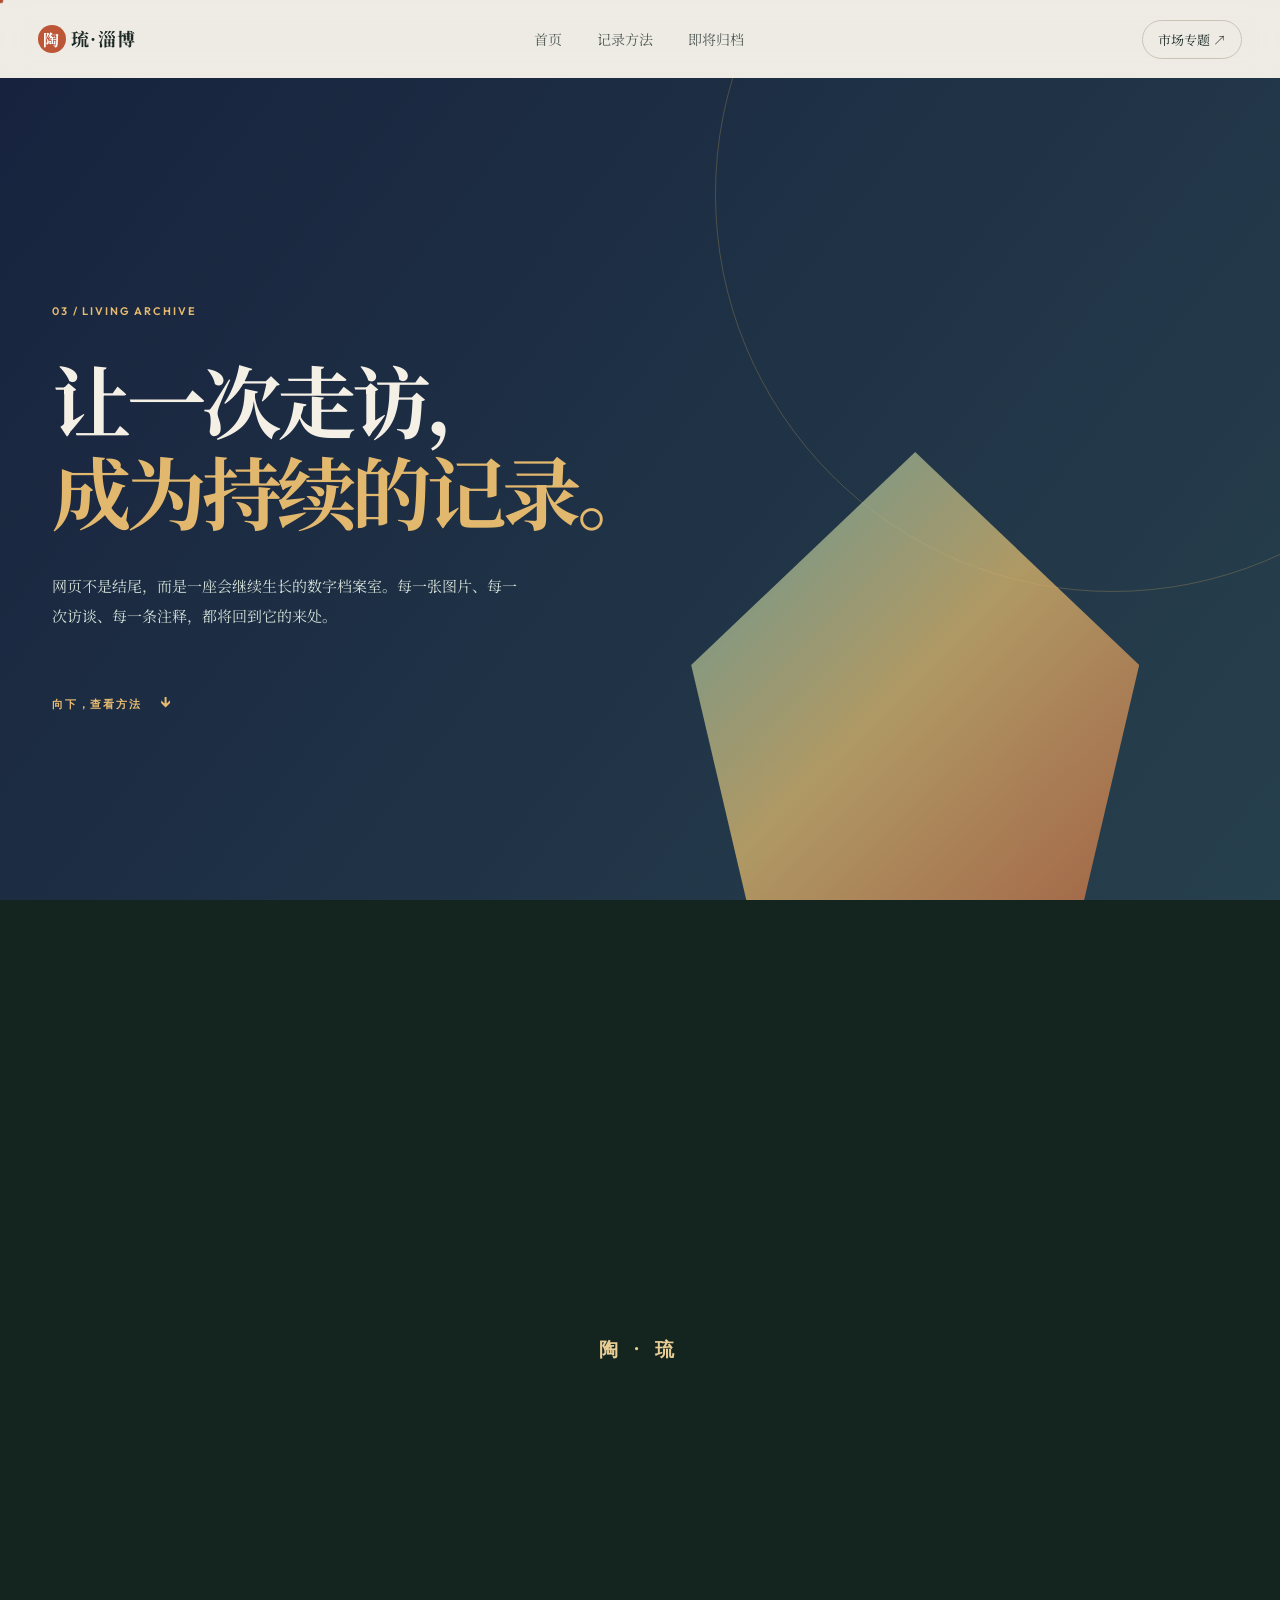
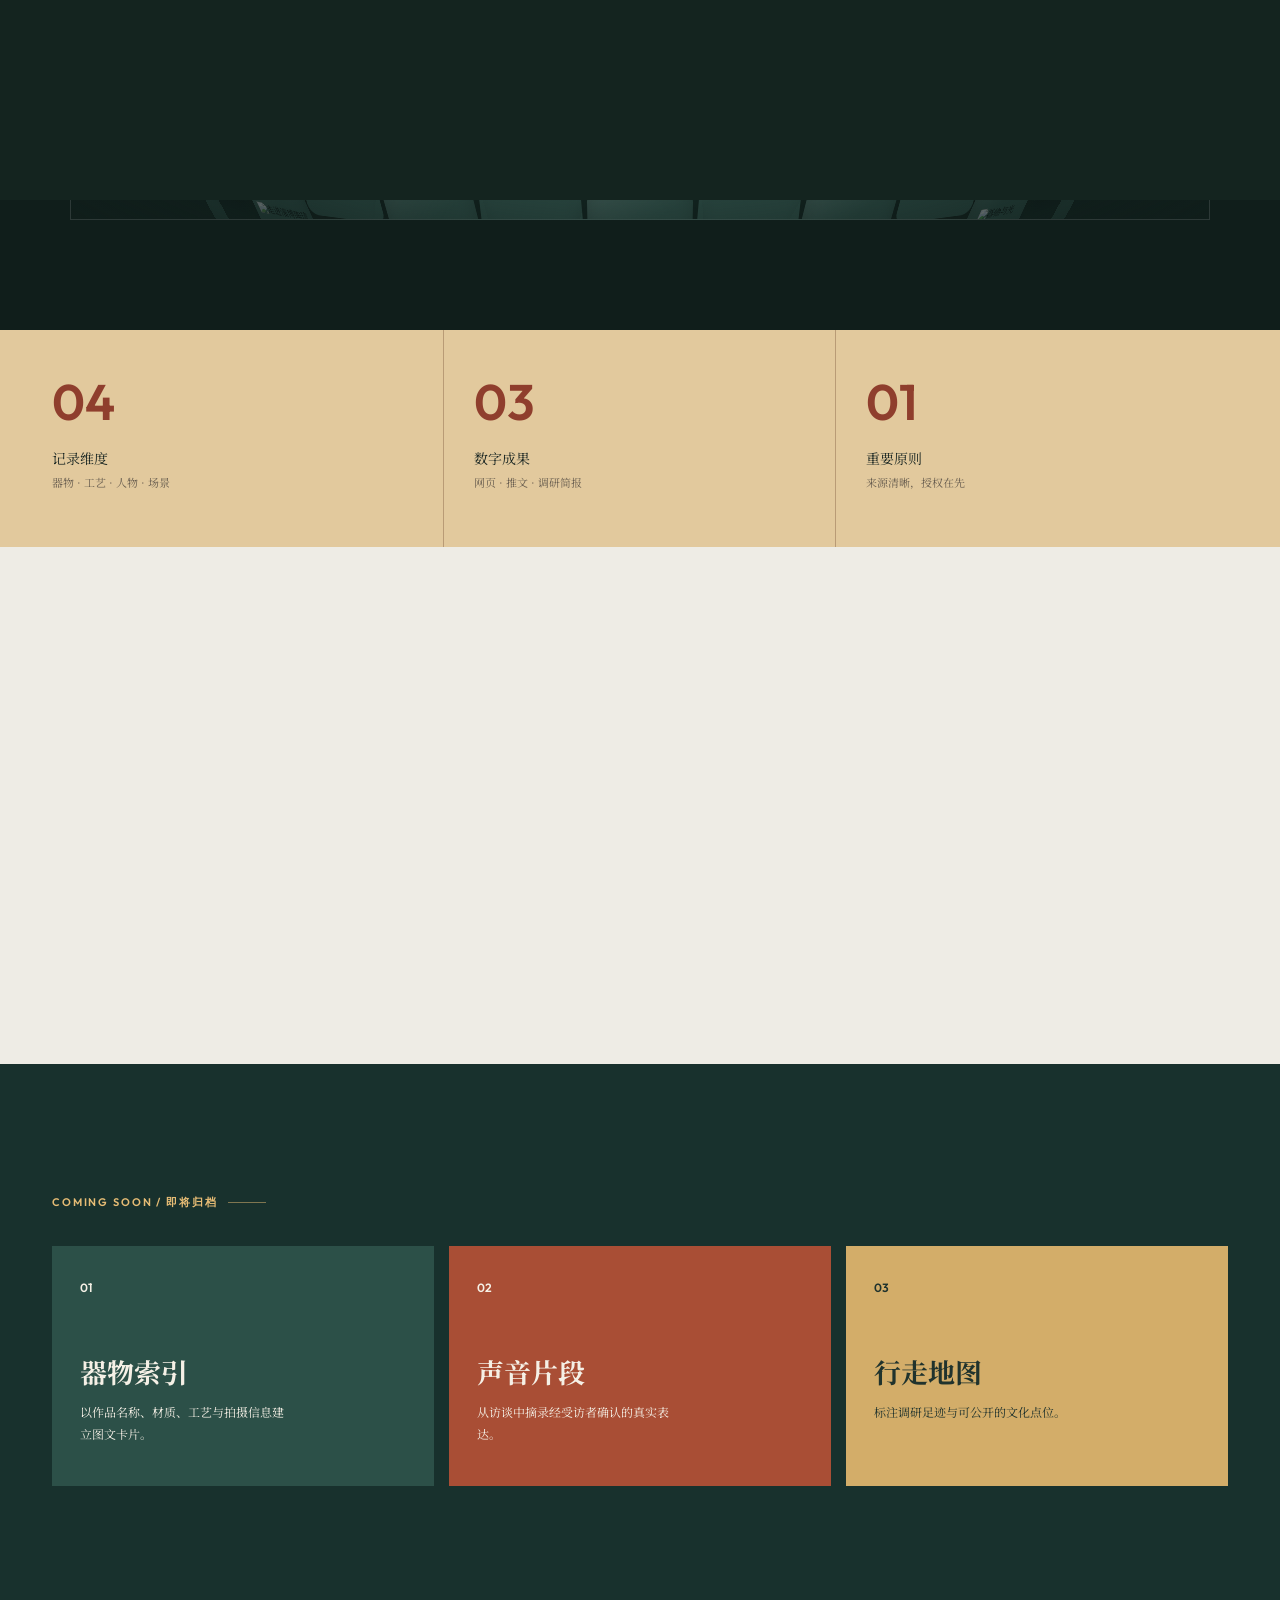
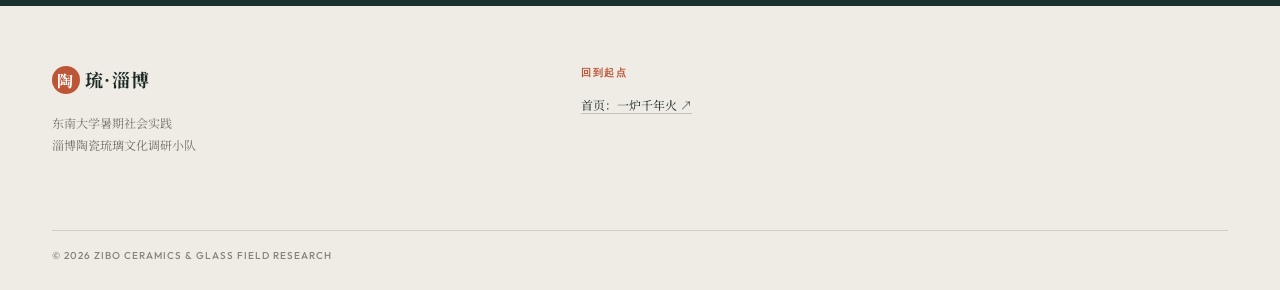
==== archive.html @ e2e99e15 "Initial Zibo ceramics and glass website" ====
<!doctype html><html lang="zh-CN"><head><meta charset="UTF-8"><meta name="viewport" content="width=device-width,initial-scale=1.0"><title>数字档案｜寻陶问琉</title><link rel="preconnect" href="https://fonts.googleapis.com"><link rel="preconnect" href="https://fonts.gstatic.com" crossorigin><link href="https://fonts.googleapis.com/css2?family=Noto+Serif+SC:wght@400;500;600;700;900&family=Outfit:wght@400;500;600;700&display=swap" rel="stylesheet"><link rel="stylesheet" href="styles.css"></head><body class="inner-page archive-page"><div class="cursor-dot"></div><div class="cursor-ring"></div><header class="nav-wrap"><a class="brand page-link" href="index.html"><span>陶</span>琉·淄博</a><nav><a class="page-link" href="index.html">首页</a><a href="#method">记录方法</a><a href="#coming">即将归档</a></nav><a class="nav-cta page-link" href="market.html">市场专题 ↗</a></header><main><section class="inner-hero archive-hero"><p class="eyebrow">03 / LIVING ARCHIVE</p><h1>让一次走访，<br><em>成为持续的记录。</em></h1><p>网页不是结尾，而是一座会继续生长的数字档案室。每一张图片、每一次访谈、每一条注释，都将回到它的来处。</p><a href="#method" class="down-cue">向下，查看方法 <span>↓</span></a></section><section class="archive-stats"><article><strong>04</strong><p>记录维度<br><small>器物 · 工艺 · 人物 · 场景</small></p></article><article><strong>03</strong><p>数字成果<br><small>网页 · 推文 · 调研简报</small></p></article><article><strong>01</strong><p>重要原则<br><small>来源清晰，授权在先</small></p></article></section><section class="method section" id="method"><p class="section-tag">ARCHIVE METHOD / 归档方法</p><div class="method-grid"><h2>每一份素材，<br>都要有来处。</h2><div class="method-steps"><p><b>01</b> 采集：记录拍摄人、时间、地点与对象。</p><p><b>02</b> 核对：将现场笔记与公开资料、访谈内容相互印证。</p><p><b>03</b> 授权：人物肖像、店铺内部、非公开信息均以同意为前提。</p><p><b>04</b> 发布：网页与推文标注来源，保留原始素材与修改记录。</p></div></div></section><section class="coming section" id="coming"><p class="section-tag">COMING SOON / 即将归档</p><div class="archive-cards"><article><span>01</span><h3>器物索引</h3><p>以作品名称、材质、工艺与拍摄信息建立图文卡片。</p></article><article><span>02</span><h3>声音片段</h3><p>从访谈中摘录经受访者确认的真实表达。</p></article><article><span>03</span><h3>行走地图</h3><p>标注调研足迹与可公开的文化点位。</p></article></div></section></main><footer><div><a class="brand page-link" href="index.html"><span>陶</span>琉·淄博</a><p>东南大学暑期社会实践<br>淄博陶瓷琉璃文化调研小队</p></div><div class="source-list"><p>回到起点</p><a class="page-link" href="index.html">首页：一炉千年火 ↗</a></div><p class="copyright">© 2026 ZIBO CERAMICS & GLASS FIELD RESEARCH</p></footer><div class="page-wipe"><span>陶 · 琉</span></div><script src="script.js"></script></body></html>
---- styles.css ----
:root{--ink:#1c2824;--cream:#f4f0e7;--paper:#faf8f2;--terra:#bd5537;--gold:#d5a757;--glass:#2f8378;--muted:#74726a}*{box-sizing:border-box}html{scroll-behavior:smooth}body{margin:0;background:var(--paper);color:var(--ink);font-family:"Noto Serif SC","Songti SC",serif}.page-noise{position:fixed;inset:0;opacity:.035;pointer-events:none;z-index:9;background-image:url("data:image/svg+xml,%3Csvg viewBox='0 0 180 180' xmlns='http://www.w3.org/2000/svg'%3E%3Cfilter id='n'%3E%3CfeTurbulence type='fractalNoise' baseFrequency='.9' numOctaves='4' stitchTiles='stitch'/%3E%3C/filter%3E%3Crect width='100%25' height='100%25' filter='url(%23n)' opacity='.8'/%3E%3C/svg%3E")}a{color:inherit;text-decoration:none}.nav-wrap{height:78px;max-width:1280px;margin:auto;padding:0 38px;display:flex;align-items:center;justify-content:space-between;position:relative;z-index:2}.brand{font-weight:700;font-size:18px;letter-spacing:.08em}.brand span{display:inline-grid;place-items:center;width:28px;height:28px;margin-right:5px;border-radius:50%;background:var(--terra);color:white;font-size:16px}.nav-wrap nav{display:flex;gap:35px;font-size:14px}.nav-wrap nav a{opacity:.75;transition:.2s}.nav-wrap nav a:hover{opacity:1;color:var(--terra)}.nav-cta{font-size:13px;padding:9px 15px;border:1px solid #c9c3b5;border-radius:20px}.hero{min-height:676px;max-width:1280px;margin:auto;padding:75px 72px 52px;display:grid;grid-template-columns:1.05fr .95fr;position:relative;overflow:hidden;background:#e9ddd0}.hero:before{content:"";position:absolute;left:0;right:0;top:0;height:5px;background:linear-gradient(90deg,var(--terra),var(--gold),var(--glass))}.hero-copy{position:relative;z-index:1}.eyebrow,.section-tag{font-family:Outfit,sans-serif;font-size:11px;letter-spacing:.17em;font-weight:600;color:var(--terra)}.eyebrow span{width:28px;height:1px;background:var(--terra);display:inline-block;margin:0 9px 4px 0}.hero h1{font-size:62px;line-height:1.18;letter-spacing:.03em;margin:30px 0 22px;font-weight:700}.hero h1 em{font-style:normal;color:var(--terra)}.hero-text{max-width:440px;color:#48534c;font-size:16px;line-height:2}.hero-actions{display:flex;align-items:center;gap:26px;margin-top:34px}.button{font-size:14px;padding:14px 19px;display:inline-block}.button.primary{background:var(--ink);color:#fff}.button b{padding-left:14px;font-size:18px}.text-link{font-size:14px;border-bottom:1px solid var(--ink);padding-bottom:4px}.text-link span,.card-link span{color:var(--terra);margin-left:9px}.hero-art{position:relative;height:440px;align-self:center}.sun{position:absolute;width:254px;height:254px;border-radius:50%;right:15%;top:20px;background:#dcad58;box-shadow:0 0 70px #edce98}.vase{position:absolute;background:linear-gradient(120deg,#b64930,#de8062 45%,#9b3828);bottom:25px;filter:drop-shadow(15px 12px 0 rgba(67,56,45,.13))}.vase:after{content:"";position:absolute;background:rgba(255,255,255,.2);border-radius:50%;inset:18% 70% 35% 12%;transform:rotate(-24deg)}.vase-one{right:16%;width:150px;height:240px;border-radius:42% 42% 28% 28%/24% 24% 18% 18%;clip-path:polygon(29% 0,71% 0,65% 15%,82% 29%,76% 90%,61% 100%,39% 100%,24% 90%,18% 29%,35% 15%)}.vase-two{right:42%;width:95px;height:180px;bottom:25px;background:linear-gradient(120deg,#346d68,#6aa99d 47%,#1d514e);clip-path:polygon(30% 0,70% 0,61% 17%,81% 39%,70% 100%,30% 100%,19% 39%,39% 17%)}.glass-orb{position:absolute;border-radius:50%;background:radial-gradient(circle at 28% 25%,#fff9,transparent 20%),linear-gradient(140deg,#f4c66b,#c25435 55%,#682d29);box-shadow:inset -8px -10px 20px #4a272766,6px 8px 18px #47352a44}.orb-one{width:80px;height:80px;right:54%;top:87px}.orb-two{width:47px;height:47px;right:10%;top:161px}.orb-three{width:31px;height:31px;right:30%;top:0}.art-mark{font:600 10px/1.35 Outfit,sans-serif;letter-spacing:.22em;position:absolute;bottom:14px;left:0;color:#695445}.hero-foot{position:absolute;bottom:24px;left:72px;right:72px;display:flex;justify-content:space-between;font:500 10px Outfit,sans-serif;letter-spacing:.13em;color:#74675c}.scroll{display:flex;align-items:center;gap:9px}.scroll i{display:inline-block;width:48px;height:1px;background:#74675c}.section{max-width:1140px;margin:auto;padding:120px 0}.intro-grid{display:grid;grid-template-columns:1.1fr .9fr;gap:100px;margin-top:28px}.intro h2,.notes h2,.craft h2{font-size:38px;line-height:1.45;margin:0}.intro-grid p{line-height:2;color:#4b554e;margin:0 0 16px;font-size:15px}.fact-row{margin-top:70px;display:grid;grid-template-columns:repeat(3,1fr);border-top:1px solid #cfcabe;border-bottom:1px solid #cfcabe}.fact-row article{padding:26px 20px 24px 0;border-right:1px solid #cfcabe}.fact-row article:not(:first-child){padding-left:30px}.fact-row article:last-child{border:0}.fact-row strong{font:600 32px Outfit,sans-serif;color:var(--terra)}.fact-row strong span{font-size:18px}.fact-row p{font-size:14px;line-height:1.7;margin:7px 0 0}.fact-row small{font-size:11px;color:var(--muted)}.routes{max-width:none;background:var(--ink);color:#f8f2e9;padding:105px max(calc((100vw - 1140px)/2),40px)}.section-head{display:flex;justify-content:space-between;align-items:end;margin-bottom:35px}.section-head>p:last-child{font-size:14px;color:#d2d8d0;margin:0}.route-list{display:grid;grid-template-columns:1fr 1fr;gap:22px}.route-card{min-height:510px;padding:37px;position:relative;overflow:hidden}.route-card.museum{background:#dad8cc;color:#27322b}.route-card.market{background:#bd5537}.route-count{font:500 16px Outfit,sans-serif;opacity:.8}.route-label{font:600 10px Outfit,sans-serif;letter-spacing:.17em;margin:52px 0 12px}.route-card h3{font-size:35px;line-height:1.35;margin:0}.route-copy{position:relative;z-index:1;max-width:350px;font-size:13px;line-height:1.8;margin:18px 0}.route-card ul{position:relative;z-index:1;padding:0;list-style:none;font-size:12px;line-height:2.1}.route-card li:before{content:"—";margin-right:6px}.card-link{position:absolute;z-index:2;bottom:36px;font-size:13px;border-bottom:1px solid currentColor;padding-bottom:4px}.arch{position:absolute;right:-50px;bottom:-44px;width:255px;height:345px;border-radius:130px 130px 0 0}.arch:before{content:"";position:absolute;inset:18px 18px 0;border-radius:120px 120px 0 0}.art-museum{background:#a4ad9f}.art-museum:before{background:linear-gradient(150deg,#2c786f,#c1ad62 75%)}.art-museum div{position:absolute;width:150px;height:180px;border-radius:50% 50% 20% 20%;background:#dfbb72;left:52px;bottom:28px;z-index:1;clip-path:polygon(34% 0,66% 0,62% 17%,85% 42%,70% 100%,30% 100%,15% 42%,38% 17%)}.art-market{background:#873625}.art-market:before{background:linear-gradient(135deg,#ebaf75,#9c3a27)}.art-market div{position:absolute;width:105px;height:105px;border-radius:50%;background:#f4d278;left:63px;bottom:74px;box-shadow:inset -13px -12px 20px #a5362966}.craft{display:grid;grid-template-columns:.95fr 1.05fr;gap:90px;align-items:center}.craft-visual{height:440px;background:#d8ded4;position:relative;overflow:hidden;display:grid;place-items:center}.craft-core{position:relative;z-index:2;display:grid;place-items:center;width:160px;height:160px;border-radius:50%;font-size:63px;color:#fff7e8;background:radial-gradient(circle at 31% 24%,#ffd79b,#dc7a3c 45%,#8a3727);box-shadow:inset -12px -15px 30px #632d2088,18px 18px #adbdad}.ring{position:absolute;border:1px solid #4e776e;border-radius:50%}.ring-a{width:310px;height:310px}.ring-b{width:460px;height:460px;border-color:#78958d}.craft-visual span{position:absolute;bottom:30px;left:32px;font:600 11px/1.45 Outfit,sans-serif;letter-spacing:.17em;color:#47746a}.craft-copy>p:not(.section-tag){line-height:2;color:#4b554e;font-size:14px}.accordion{border-top:1px solid #d4cfc1;margin-top:30px}.accordion details{border-bottom:1px solid #d4cfc1;padding:13px 0}.accordion summary{list-style:none;cursor:pointer;font-size:15px}.accordion summary::-webkit-details-marker{display:none}.accordion summary b{font:500 11px Outfit,sans-serif;color:var(--terra);margin-right:16px}.accordion summary i{float:right;font-size:20px;font-style:normal;line-height:.8}.accordion details[open] summary i{transform:rotate(45deg)}.accordion details p{font-size:12px;line-height:1.9;color:#66706a;margin:10px 0 0 30px}.notes{padding-bottom:140px}.notes-heading{display:flex;justify-content:space-between;align-items:end}.notes-heading h2{font-size:39px}.note-grid{display:grid;grid-template-columns:1.25fr 1fr 1fr;gap:14px;margin-top:40px}.note{min-height:280px;padding:29px;background:#e6e2d8;display:flex;flex-direction:column}.note.active{background:var(--glass);color:white}.note span{font:600 10px Outfit,sans-serif;letter-spacing:.14em;color:var(--gold)}.note h3{font-size:22px;margin:51px 0 10px}.note p{font-size:12px;line-height:1.8;margin:0;color:#4d5851}.note.active p{color:#e0eeea}.note b{font-size:10px;font-weight:400;margin-top:auto;letter-spacing:.05em}.output{max-width:none;background:#e8d7bd;padding:88px max(calc((100vw - 1140px)/2),40px)}.output-line{display:grid;grid-template-columns:90px 1.15fr .85fr;border-top:1px solid #c1a884;padding:22px 0;align-items:center}.output-line:last-child{border-bottom:1px solid #c1a884}.output-line span{font:500 14px Outfit,sans-serif;color:var(--terra)}.output-line h3{margin:0;font-size:27px}.output-line p{font-size:13px;color:#675f54}footer{max-width:1140px;margin:auto;padding:60px 0 28px;display:grid;grid-template-columns:1fr 1.35fr;gap:50px;position:relative}footer .brand{display:block;margin-bottom:18px}footer>div>p{font-size:12px;line-height:1.8;color:var(--muted)}.source-list{display:flex;flex-direction:column;gap:7px;font-size:12px;line-height:1.6}.source-list p{font:600 10px Outfit,sans-serif;letter-spacing:.15em;color:var(--terra);margin:0 0 8px}.source-list a{text-decoration:underline;text-decoration-color:#c8c2b6;text-underline-offset:3px}.copyright{grid-column:1/-1;border-top:1px solid #d3cec3;padding-top:18px;margin:12px 0 0;font:500 10px Outfit,sans-serif;letter-spacing:.1em;color:#88837a}@media(max-width:760px){.nav-wrap{padding:0 20px}.nav-wrap nav,.nav-cta{display:none}.hero{display:block;min-height:700px;padding:55px 28px 50px}.hero h1{font-size:43px}.hero-art{height:295px;margin-top:25px}.sun{width:190px;height:190px}.vase-one{transform:scale(.73);transform-origin:bottom right}.vase-two{transform:scale(.72);transform-origin:bottom right}.hero-foot{left:28px;right:28px}.hero-foot span:last-child{display:none}.section{padding:75px 25px}.intro-grid,.craft{grid-template-columns:1fr;gap:28px}.intro h2,.notes h2,.craft h2{font-size:31px}.fact-row{grid-template-columns:1fr}.fact-row article,.fact-row article:not(:first-child){padding:18px 0;border-right:0;border-bottom:1px solid #cfcabe}.fact-row article:last-child{border-bottom:0}.routes,.output{padding:70px 25px}.section-head,.notes-heading{display:block}.section-head>p:last-child{margin-top:16px}.route-list,.note-grid{grid-template-columns:1fr}.route-card{min-height:470px}.craft-visual{height:340px;grid-row:2}.output-line{grid-template-columns:45px 1fr}.output-line p{display:none}.output-line h3{font-size:21px}footer{margin:0 25px;padding:45px 0 25px;grid-template-columns:1fr;gap:26px}.copyright{margin-top:0}}

/* Motion and art-direction pass — original visual system, inspired only by the reference site's editorial pacing. */
html{cursor:none}body{overflow-x:hidden}.loading-screen{position:fixed;z-index:100;inset:0;background:#14241f;color:#f6f0e6;display:grid;place-items:center;align-content:center;gap:18px;transition:transform 1s cubic-bezier(.76,0,.24,1)}.loading-mark{width:74px;height:74px;border:1px solid #d7a956;border-radius:50%;display:grid;place-items:center;color:#e9cf95;font-size:32px;animation:loaderTurn 1.8s ease-in-out infinite}.loading-screen p{font:500 10px Outfit,sans-serif;letter-spacing:.28em;margin:0}.loading-screen span{display:inline-block;width:26px}.loading-screen.is-loaded{transform:translateY(-100%)}.cursor-dot,.cursor-ring{position:fixed;z-index:120;left:0;top:0;pointer-events:none;border-radius:50%;mix-blend-mode:multiply}.cursor-dot{width:7px;height:7px;background:#bd5537;transform:translate(-50%,-50%)}.cursor-ring{width:34px;height:34px;border:1px solid #bd5537;transform:translate(-50%,-50%);transition:width .25s,height .25s,background .25s}.cursor-ring.is-hover{width:56px;height:56px;background:#bd55371a}.nav-wrap{position:sticky;top:0;background:#faf8f2d9;backdrop-filter:blur(14px);max-width:none;padding-left:max(calc((100vw - 1204px)/2),38px);padding-right:max(calc((100vw - 1204px)/2),38px);transition:height .4s,box-shadow .4s}.nav-wrap.is-scrolled{height:62px;box-shadow:0 8px 25px #1c282409}.hero{max-width:none;min-height:calc(100svh - 78px);padding-left:max(calc((100vw - 1136px)/2),72px);padding-right:max(calc((100vw - 1136px)/2),72px);background:radial-gradient(circle at 76% 30%,#efd5af 0,transparent 26%),#e9ddd0}.hero:after{content:"";position:absolute;width:48vw;height:48vw;border:1px solid #876f5a38;border-radius:50%;right:-15vw;top:-12vw}.hero-copy{align-self:center}.hero h1{font-size:clamp(52px,6vw,90px);letter-spacing:-.035em}.hero h1 em{display:inline-block;animation:softFloat 5s ease-in-out infinite}.hero-text{max-width:415px}.hero-art{will-change:transform}.sun{animation:breath 5s ease-in-out infinite}.glass-orb{animation:orbFloat 6s ease-in-out infinite}.orb-two{animation-delay:-2s}.orb-three{animation-delay:-4s}.vase{transition:transform .8s cubic-bezier(.23,1,.32,1)}.hero:hover .vase-one{transform:translateY(-10px) rotate(2deg)}.hero:hover .vase-two{transform:translateY(4px) rotate(-2deg)}.section{position:relative}.section-tag{display:flex;gap:10px;align-items:center}.section-tag:after{content:"";width:38px;height:1px;background:currentColor;opacity:.5}.intro-grid h2,.craft h2,.notes h2{letter-spacing:-.035em}.fact-row article{transition:background .4s,padding .4s}.fact-row article:hover{background:#eee8da;padding-left:17px}.route-card{transform-style:preserve-3d;transition:box-shadow .45s cubic-bezier(.23,1,.32,1)}.route-card:hover{box-shadow:0 24px 45px #0004}.route-card>*:not(.arch){transform:translateZ(28px)}.route-card:after{content:"";position:absolute;inset:0;background:linear-gradient(120deg,#ffffff26,transparent 36%);opacity:0;transition:.45s}.route-card:hover:after{opacity:1}.arch{transition:transform .7s cubic-bezier(.23,1,.32,1)}.route-card:hover .arch{transform:translate(-13px,-9px) rotate(-3deg)}.craft-visual:before{content:"";position:absolute;inset:12px;border:1px solid #4e776e66}.ring{animation:spin 26s linear infinite}.ring-b{animation-direction:reverse;animation-duration:35s}.craft-core{animation:breath 5s ease-in-out infinite}.accordion details{transition:background .3s,padding .3s}.accordion details[open]{background:#edf0e9;padding-left:14px;padding-right:14px}.note{transition:transform .4s cubic-bezier(.23,1,.32,1),box-shadow .4s}.note:hover{transform:translateY(-9px);box-shadow:0 17px 28px #1c282425}.output-line{transition:padding .35s,background .35s}.output-line:hover{padding-left:20px;background:#e0c9aa}.output-line h3{transition:letter-spacing .35s}.output-line:hover h3{letter-spacing:.03em}.reveal{opacity:0;transform:translateY(30px);transition:opacity .85s cubic-bezier(.16,1,.3,1),transform .85s cubic-bezier(.16,1,.3,1)}.reveal.in-view{opacity:1;transform:none}.hero-copy>*{animation:heroEnter .9s both cubic-bezier(.16,1,.3,1)}.hero-copy .eyebrow{animation-delay:.35s}.hero-copy h1{animation-delay:.46s}.hero-copy .hero-text{animation-delay:.58s}.hero-copy .hero-actions{animation-delay:.7s}@keyframes loaderTurn{50%{transform:rotate(180deg);border-radius:20%}}@keyframes heroEnter{from{opacity:0;transform:translateY(25px)}to{opacity:1;transform:none}}@keyframes softFloat{50%{transform:translateY(-5px)}}@keyframes breath{50%{transform:scale(1.045)}}@keyframes orbFloat{50%{transform:translateY(-13px) translateX(7px)}}@keyframes spin{to{transform:rotate(360deg)}}@media(max-width:760px){html{cursor:auto}.cursor-dot,.cursor-ring{display:none}.nav-wrap{padding-left:20px;padding-right:20px}.hero{min-height:680px}.hero:after{width:80vw;height:80vw}.loading-screen{display:none}.route-card:hover,.note:hover{transform:none}.hero:hover .vase-one{transform:scale(.73);transform-origin:bottom right}.hero:hover .vase-two{transform:scale(.72);transform-origin:bottom right}}
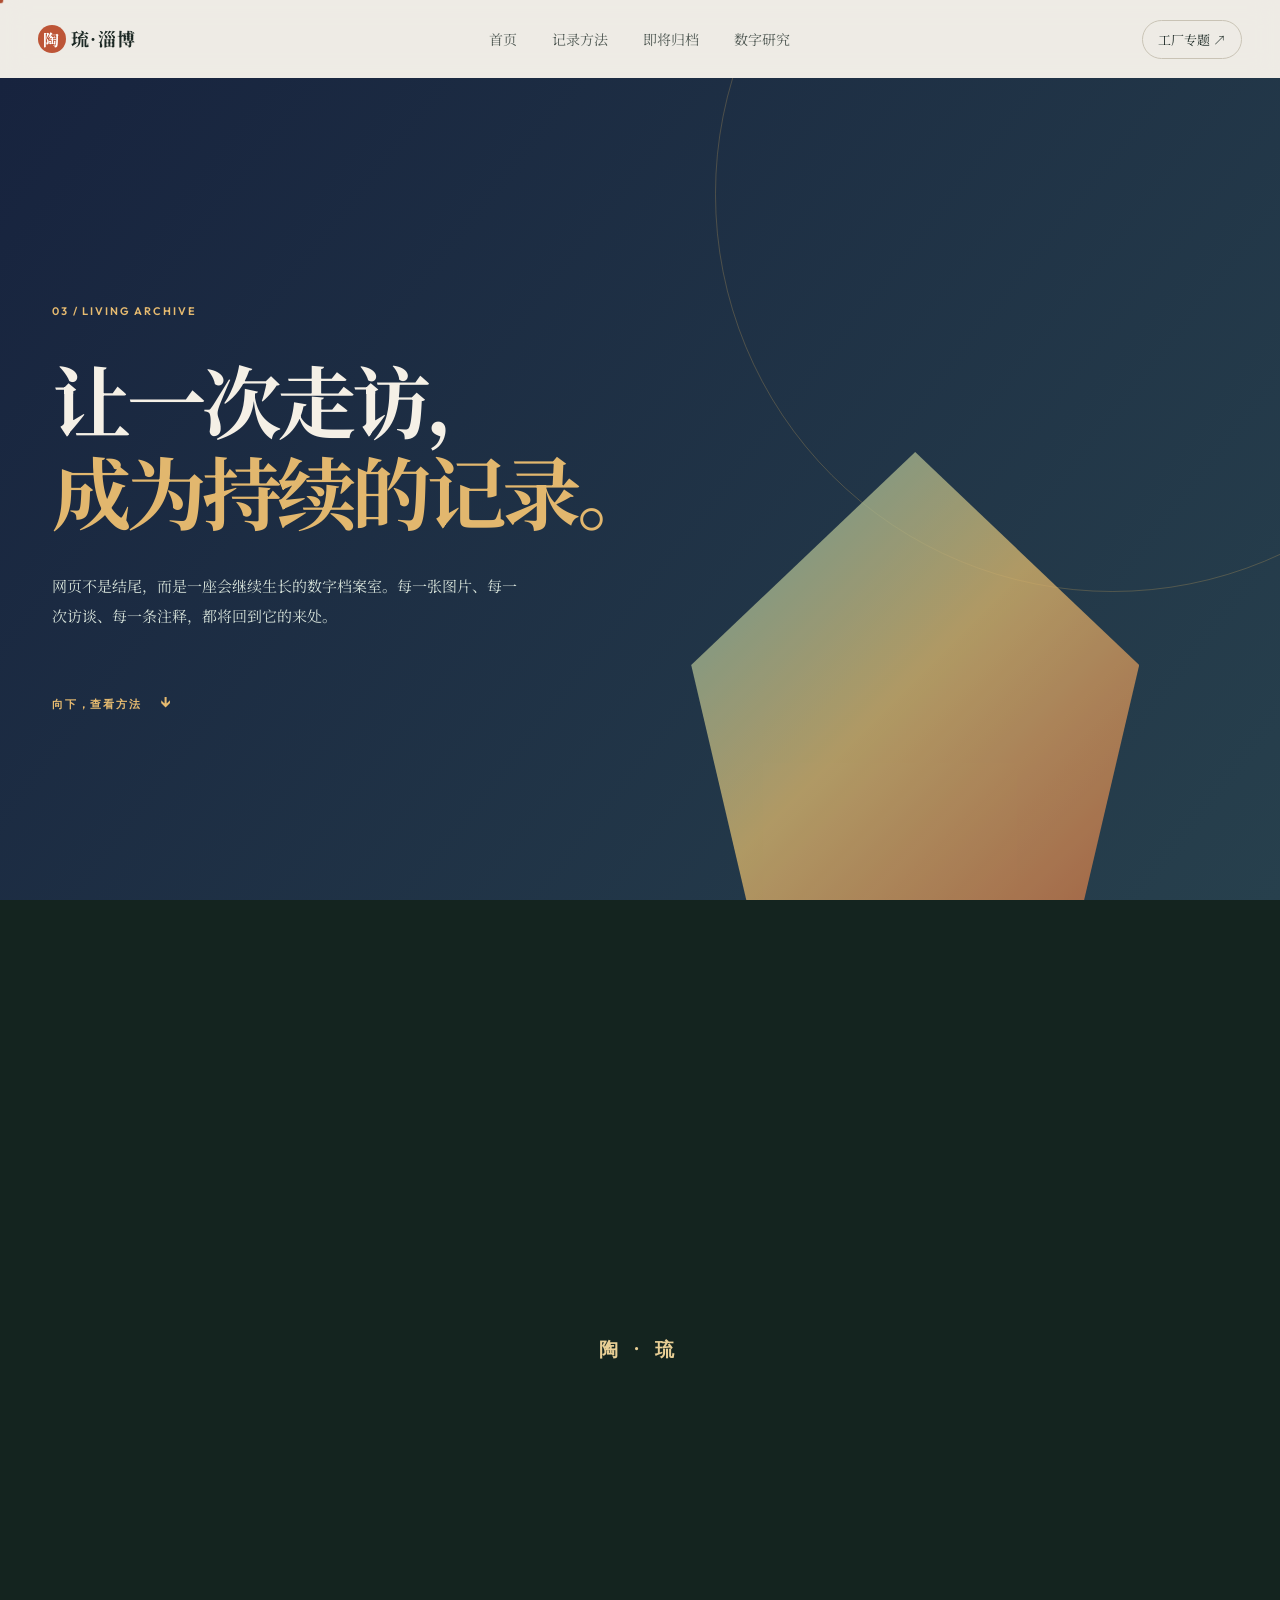
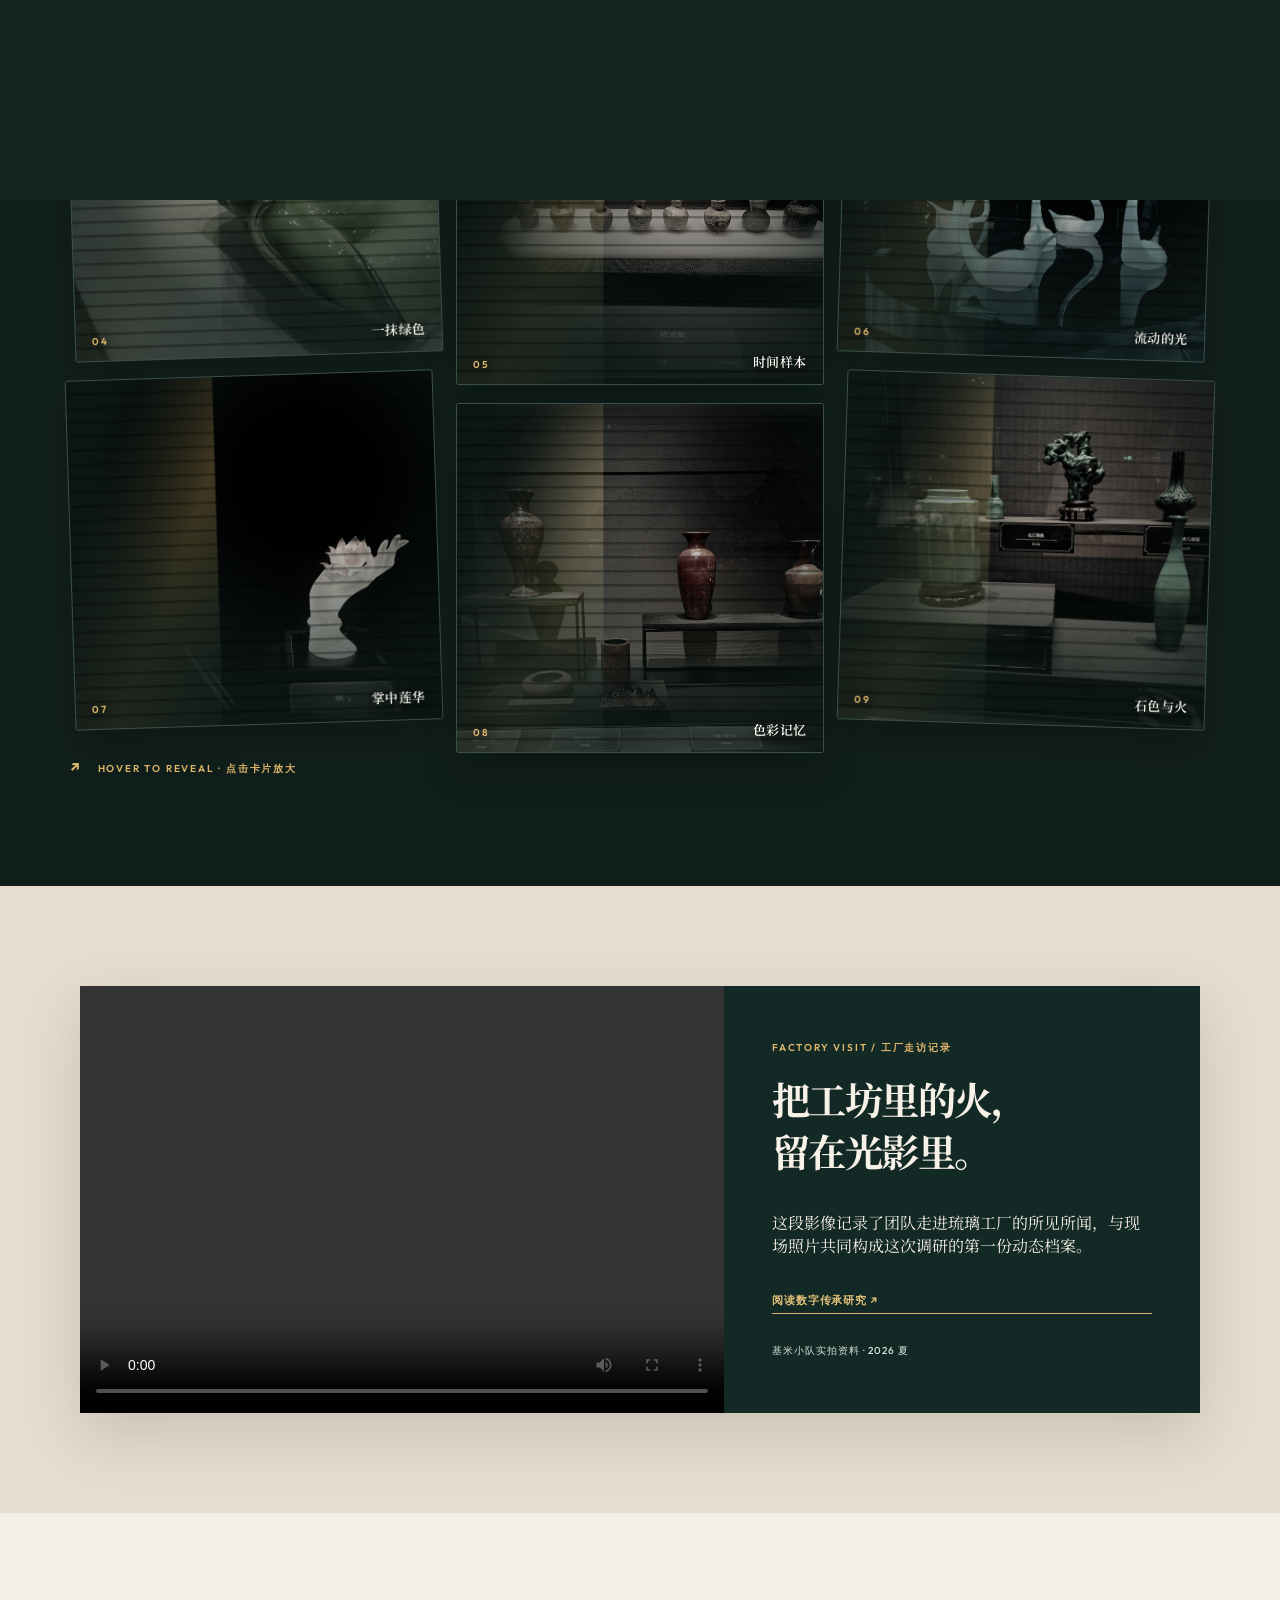
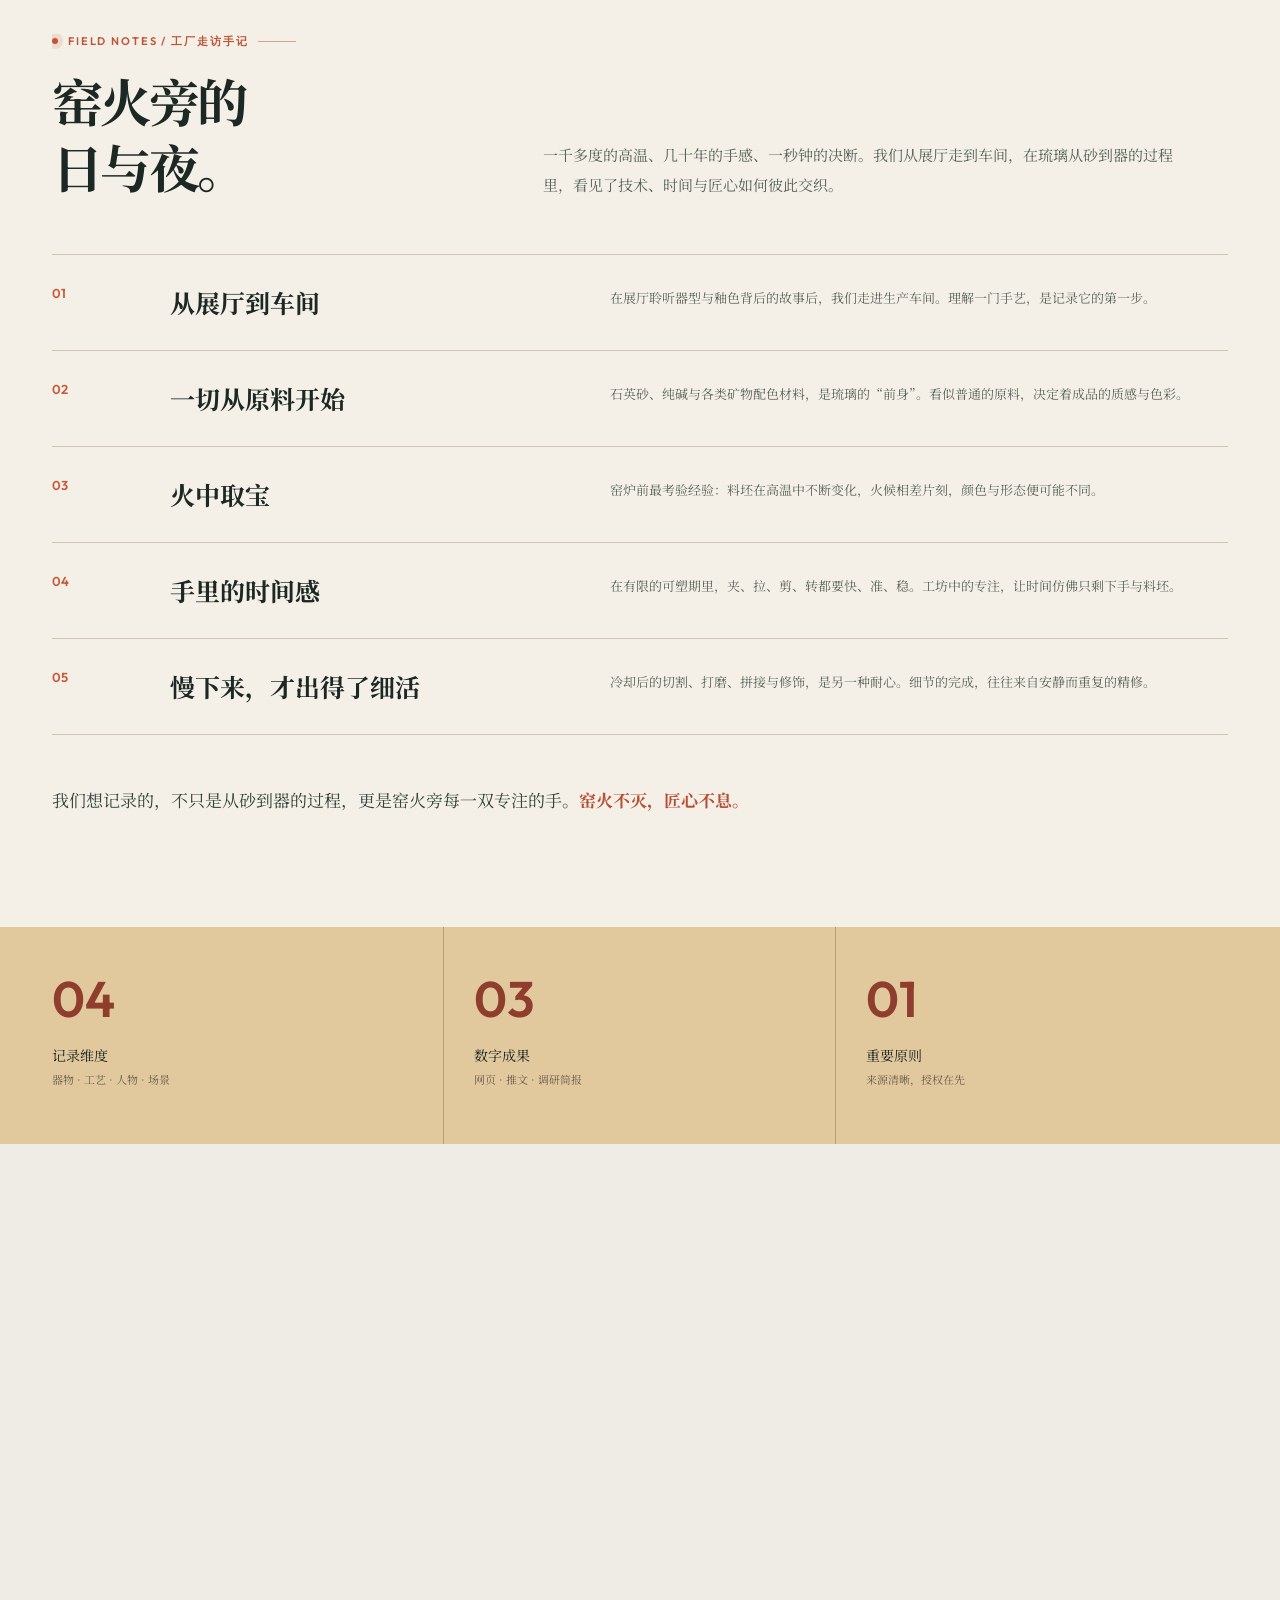
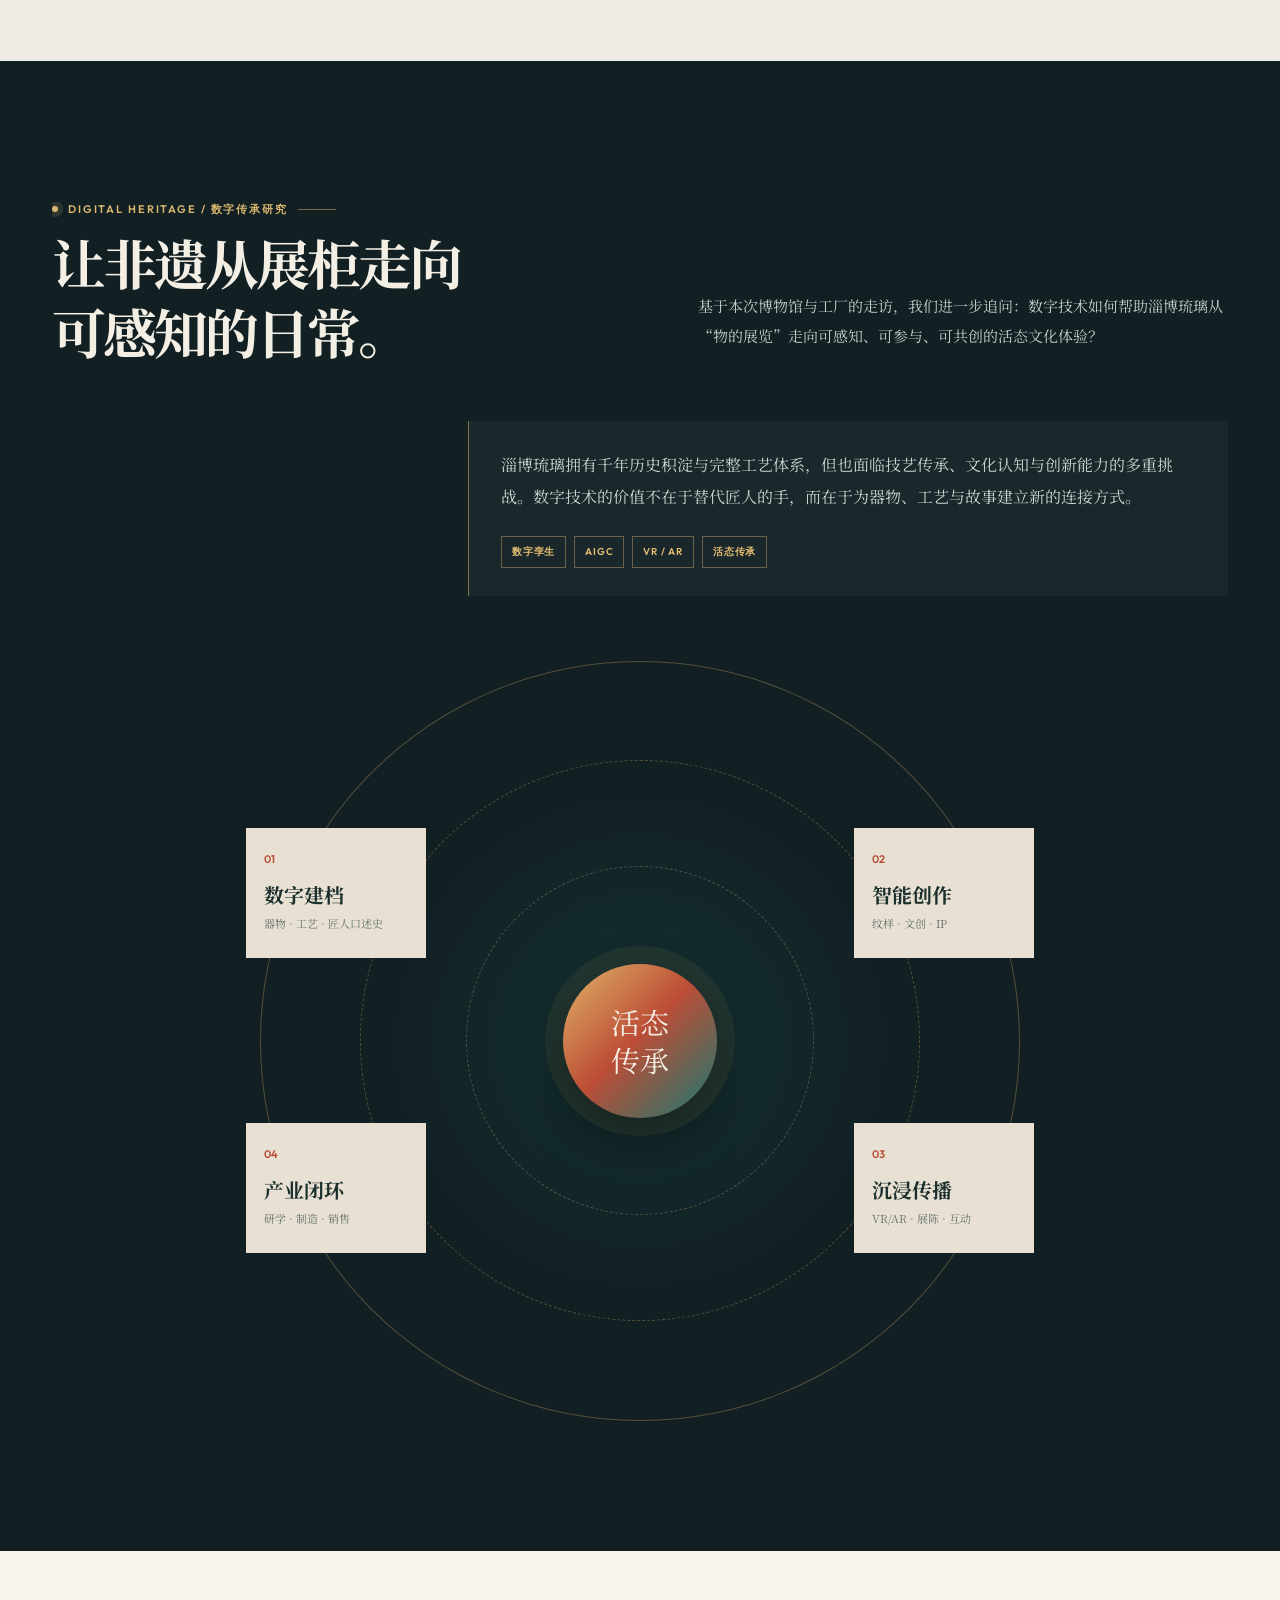
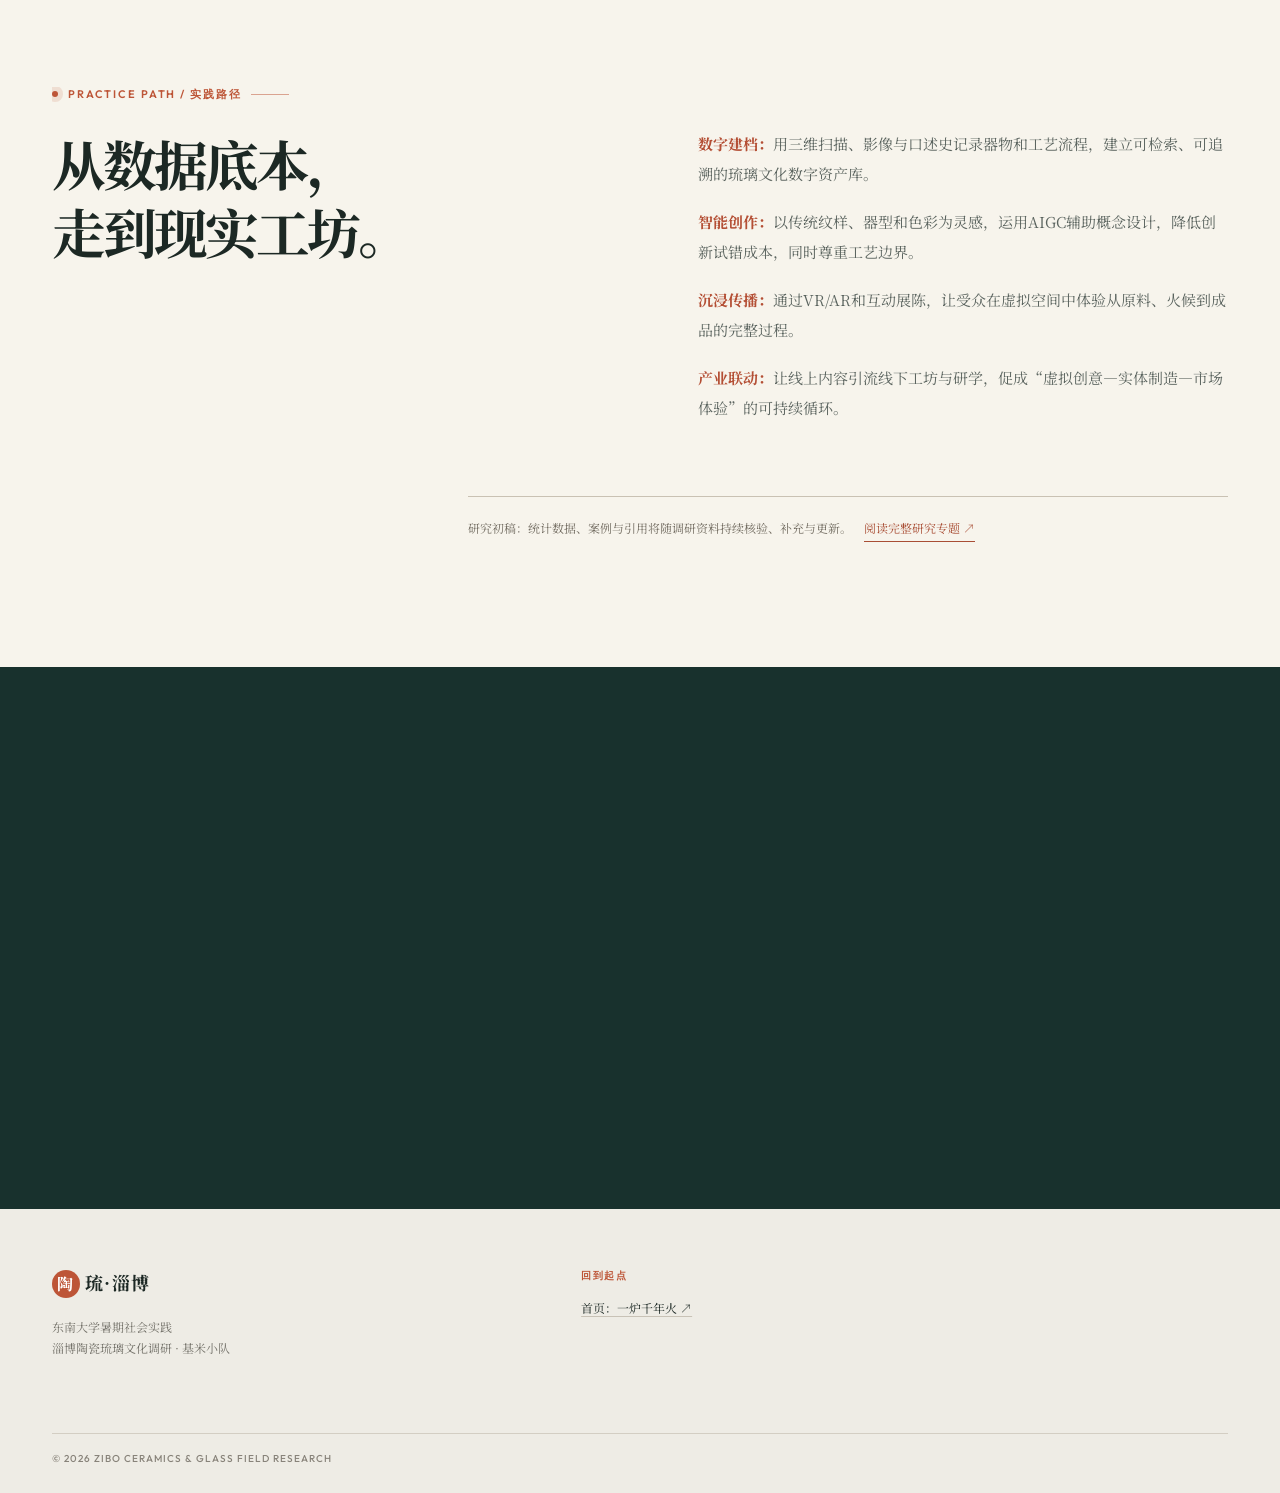
==== commit c334a40c: "Update interactive field research website" ====
--- a/archive.html
+++ b/archive.html
@@ -1 +1 @@
-<!doctype html><html lang="zh-CN"><head><meta charset="UTF-8"><meta name="viewport" content="width=device-width,initial-scale=1.0"><title>数字档案｜寻陶问琉</title><link rel="preconnect" href="https://fonts.googleapis.com"><link rel="preconnect" href="https://fonts.gstatic.com" crossorigin><link href="https://fonts.googleapis.com/css2?family=Noto+Serif+SC:wght@400;500;600;700;900&family=Outfit:wght@400;500;600;700&display=swap" rel="stylesheet"><link rel="stylesheet" href="styles.css"></head><body class="inner-page archive-page"><div class="cursor-dot"></div><div class="cursor-ring"></div><header class="nav-wrap"><a class="brand page-link" href="index.html"><span>陶</span>琉·淄博</a><nav><a class="page-link" href="index.html">首页</a><a href="#method">记录方法</a><a href="#coming">即将归档</a></nav><a class="nav-cta page-link" href="market.html">市场专题 ↗</a></header><main><section class="inner-hero archive-hero"><p class="eyebrow">03 / LIVING ARCHIVE</p><h1>让一次走访，<br><em>成为持续的记录。</em></h1><p>网页不是结尾，而是一座会继续生长的数字档案室。每一张图片、每一次访谈、每一条注释，都将回到它的来处。</p><a href="#method" class="down-cue">向下，查看方法 <span>↓</span></a></section><section class="archive-stats"><article><strong>04</strong><p>记录维度<br><small>器物 · 工艺 · 人物 · 场景</small></p></article><article><strong>03</strong><p>数字成果<br><small>网页 · 推文 · 调研简报</small></p></article><article><strong>01</strong><p>重要原则<br><small>来源清晰，授权在先</small></p></article></section><section class="method section" id="method"><p class="section-tag">ARCHIVE METHOD / 归档方法</p><div class="method-grid"><h2>每一份素材，<br>都要有来处。</h2><div class="method-steps"><p><b>01</b> 采集：记录拍摄人、时间、地点与对象。</p><p><b>02</b> 核对：将现场笔记与公开资料、访谈内容相互印证。</p><p><b>03</b> 授权：人物肖像、店铺内部、非公开信息均以同意为前提。</p><p><b>04</b> 发布：网页与推文标注来源，保留原始素材与修改记录。</p></div></div></section><section class="coming section" id="coming"><p class="section-tag">COMING SOON / 即将归档</p><div class="archive-cards"><article><span>01</span><h3>器物索引</h3><p>以作品名称、材质、工艺与拍摄信息建立图文卡片。</p></article><article><span>02</span><h3>声音片段</h3><p>从访谈中摘录经受访者确认的真实表达。</p></article><article><span>03</span><h3>行走地图</h3><p>标注调研足迹与可公开的文化点位。</p></article></div></section></main><footer><div><a class="brand page-link" href="index.html"><span>陶</span>琉·淄博</a><p>东南大学暑期社会实践<br>淄博陶瓷琉璃文化调研小队</p></div><div class="source-list"><p>回到起点</p><a class="page-link" href="index.html">首页：一炉千年火 ↗</a></div><p class="copyright">© 2026 ZIBO CERAMICS & GLASS FIELD RESEARCH</p></footer><div class="page-wipe"><span>陶 · 琉</span></div><script src="script.js"></script></body></html>
+<!doctype html><html lang="zh-CN"><head><meta charset="UTF-8"><meta name="viewport" content="width=device-width,initial-scale=1.0"><title>数字档案｜寻陶问琉</title><link rel="preconnect" href="https://fonts.googleapis.com"><link rel="preconnect" href="https://fonts.gstatic.com" crossorigin><link href="https://fonts.googleapis.com/css2?family=Noto+Serif+SC:wght@400;500;600;700;900&family=Outfit:wght@400;500;600;700&display=swap" rel="stylesheet"><link rel="stylesheet" href="styles.css"></head><body class="inner-page archive-page"><div class="cursor-dot"></div><div class="cursor-ring"></div><header class="nav-wrap"><a class="brand page-link" href="index.html"><span>陶</span>琉·淄博</a><nav><a class="page-link" href="index.html">首页</a><a href="#method">记录方法</a><a href="#coming">即将归档</a></nav><a class="nav-cta page-link" href="factory.html">工厂专题 ↗</a></header><main><section class="inner-hero archive-hero"><p class="eyebrow">03 / LIVING ARCHIVE</p><h1>让一次走访，<br><em>成为持续的记录。</em></h1><p>网页不是结尾，而是一座会继续生长的数字档案室。每一张图片、每一次访谈、每一条注释，都将回到它的来处。</p><a href="#method" class="down-cue">向下，查看方法 <span>↓</span></a></section><section class="archive-stats"><article><strong>04</strong><p>记录维度<br><small>器物 · 工艺 · 人物 · 场景</small></p></article><article><strong>03</strong><p>数字成果<br><small>网页 · 推文 · 调研简报</small></p></article><article><strong>01</strong><p>重要原则<br><small>来源清晰，授权在先</small></p></article></section><section class="method section" id="method"><p class="section-tag">ARCHIVE METHOD / 归档方法</p><div class="method-grid"><h2>每一份素材，<br>都要有来处。</h2><div class="method-steps"><p><b>01</b> 采集：记录拍摄人、时间、地点与对象。</p><p><b>02</b> 核对：将现场笔记与公开资料、访谈内容相互印证。</p><p><b>03</b> 授权：人物肖像、店铺内部、非公开信息均以同意为前提。</p><p><b>04</b> 发布：网页与推文标注来源，保留原始素材与修改记录。</p></div></div></section><section class="coming section" id="coming"><p class="section-tag">COMING SOON / 即将归档</p><div class="archive-cards"><article><span>01</span><h3>器物索引</h3><p>以作品名称、材质、工艺与拍摄信息建立图文卡片。</p></article><article><span>02</span><h3>声音片段</h3><p>从访谈中摘录经受访者确认的真实表达。</p></article><article><span>03</span><h3>行走地图</h3><p>标注调研足迹与可公开的文化点位。</p></article></div></section></main><footer><div><a class="brand page-link" href="index.html"><span>陶</span>琉·淄博</a><p>东南大学暑期社会实践<br>淄博陶瓷琉璃文化调研 · 基米小队</p></div><div class="source-list"><p>回到起点</p><a class="page-link" href="index.html">首页：一炉千年火 ↗</a></div><p class="copyright">© 2026 ZIBO CERAMICS & GLASS FIELD RESEARCH</p></footer><div class="page-wipe"><span>陶 · 琉</span></div><script src="script.js"></script></body></html>
